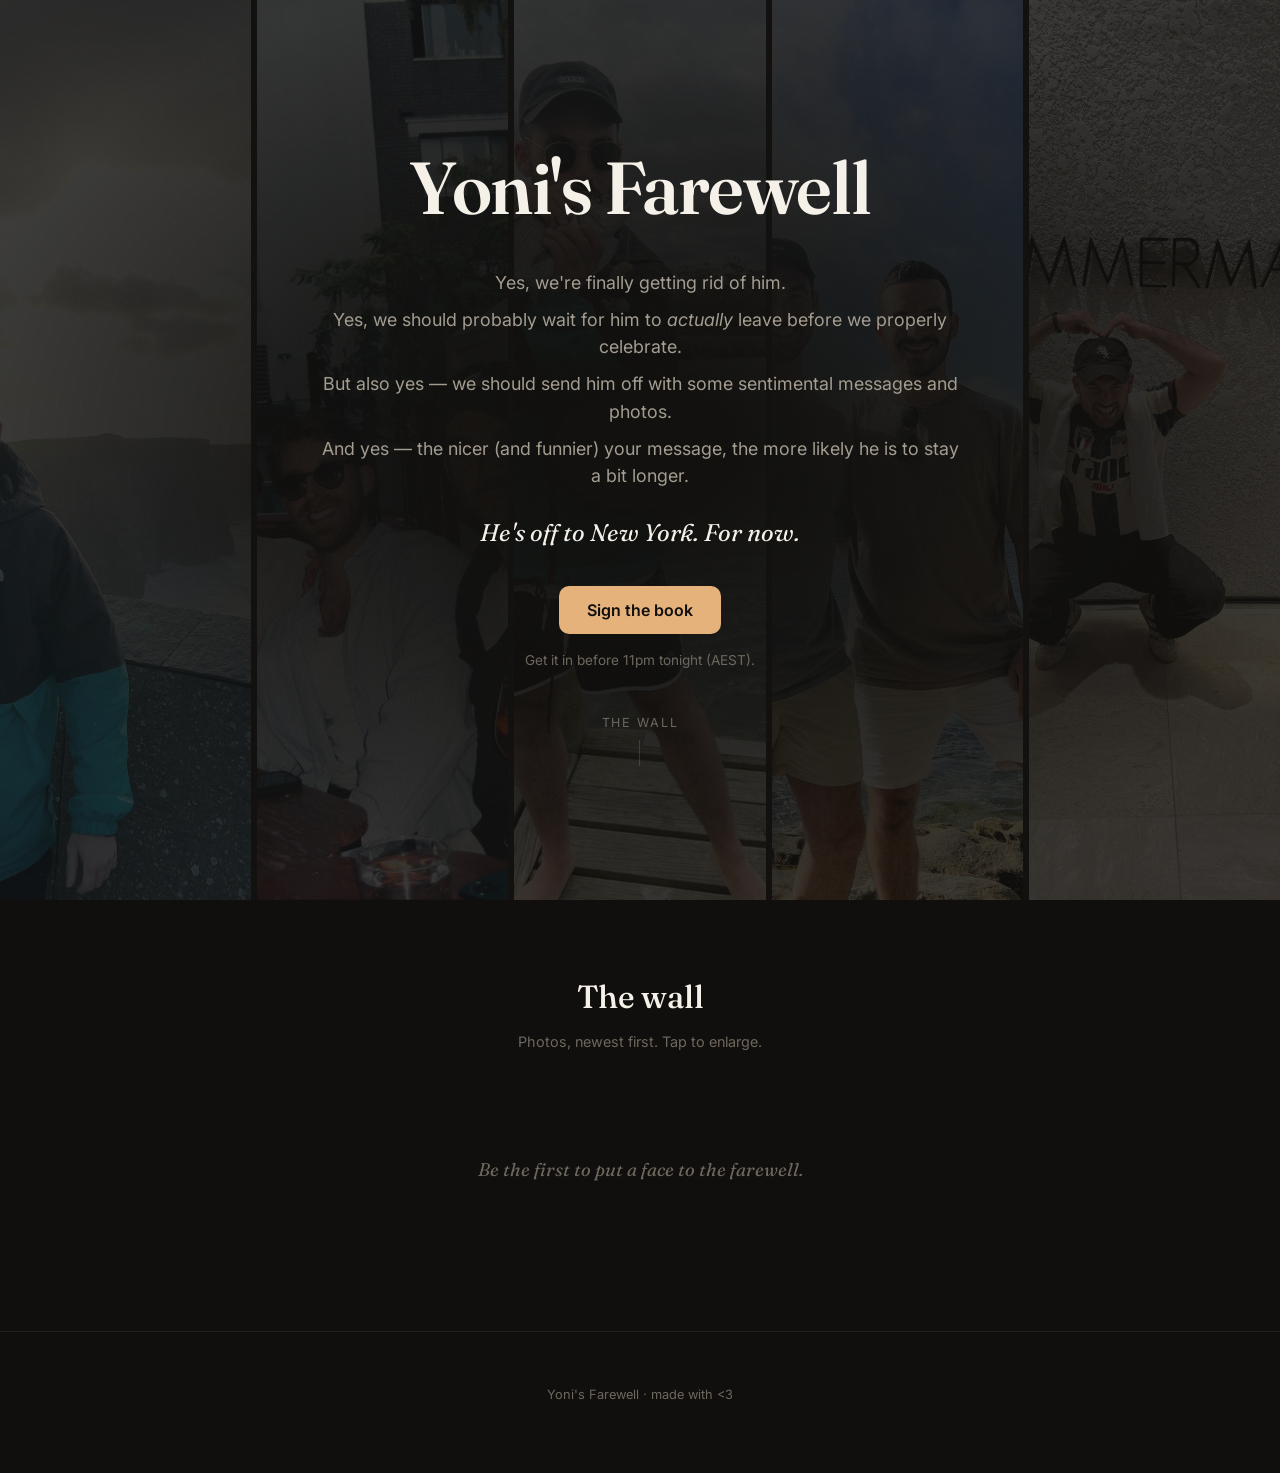
==== index.html @ 8c2c1758 "Cache-bust CSS/JS so the overlay fix reaches cached browsers" ====
<!DOCTYPE html>
<html lang="en">
<head>
  <meta charset="UTF-8" />
  <meta name="viewport" content="width=device-width, initial-scale=1.0, viewport-fit=cover" />
  <title>Yoni's Farewell</title>
  <meta name="description" content="Sign Yoni off with a message and a photo before he leaves for New York. For now." />

  <!-- Open Graph / Twitter (this URL gets pasted in group chats) -->
  <meta property="og:type" content="website" />
  <meta property="og:title" content="Yoni's Farewell" />
  <meta property="og:description" content="Yes, we're finally getting rid of him. Sign the book before 11pm tonight." />
  <meta property="og:image" content="assets/og-image.jpg" />
  <meta name="twitter:card" content="summary_large_image" />
  <meta name="twitter:title" content="Yoni's Farewell" />
  <meta name="twitter:description" content="Send Yoni off with a message and a photo. Before 11pm tonight." />
  <meta name="twitter:image" content="assets/og-image.jpg" />
  <meta name="theme-color" content="#100F0D" />

  <link rel="icon" href="assets/favicon.svg" type="image/svg+xml" />

  <!-- Fonts (font-display: swap, so first paint isn't blocked) -->
  <link rel="preconnect" href="https://fonts.googleapis.com" />
  <link rel="preconnect" href="https://fonts.gstatic.com" crossorigin />
  <link href="https://fonts.googleapis.com/css2?family=Fraunces:opsz,wght@9..144,400;9..144,500;9..144,600&family=Inter:wght@400;500;600&display=swap" rel="stylesheet" />

  <link rel="stylesheet" href="styles.css?v=2" />

  <!-- Google Identity Services (only used if a client ID is configured) -->
  <script src="https://accounts.google.com/gsi/client" async defer></script>
</head>
<body>
  <div class="grain" aria-hidden="true"></div>

  <!-- ===================== HERO / LANDING ===================== -->
  <header class="hero" id="hero">
    <div class="hero-photos" id="heroPhotos" aria-hidden="true">
      <!-- Hero photos of Yoni. Drop 3-5 into /assets and rename to match. -->
      <img src="assets/yoni-1.jpg" alt="" onerror="this.style.display='none'" />
      <img src="assets/yoni-2.jpg" alt="" onerror="this.style.display='none'" />
      <img src="assets/yoni-3.jpg" alt="" onerror="this.style.display='none'" />
      <img src="assets/yoni-4.jpg" alt="" onerror="this.style.display='none'" />
      <img src="assets/yoni-5.jpg" alt="" onerror="this.style.display='none'" />
    </div>

    <div class="hero-inner reveal">
      <h1 class="hero-title">Yoni's Farewell</h1>
      <div class="hero-copy">
        <p>Yes, we're finally getting rid of him.</p>
        <p>Yes, we should probably wait for him to <em>actually</em> leave before we properly celebrate.</p>
        <p>But also yes &mdash; we should send him off with some sentimental messages and photos.</p>
        <p>And yes &mdash; the nicer (and funnier) your message, the more likely he is to stay a bit longer.</p>
        <p class="hero-destination">He's off to New York. For now.</p>
      </div>

      <div class="hero-cta">
        <button class="btn btn-primary" id="openFormBtn">Sign the book</button>
        <p class="deadline" id="deadlineLine">Get it in before 11pm tonight (AEST).</p>
      </div>

      <!-- Shown instead of the button when Jordan closes the book -->
      <div class="closed-state" id="closedState" hidden>
        <p>The book is closed. Thanks for signing Yoni off &mdash; the photo wall's still here to browse.</p>
      </div>
    </div>

    <div class="scroll-hint" aria-hidden="true">
      <span>The wall</span>
    </div>
  </header>

  <!-- ===================== LIVE PHOTO WALL ===================== -->
  <main class="wall-section" id="wall">
    <div class="wall-head reveal">
      <h2 class="section-title">The wall</h2>
      <p class="section-sub">Photos, newest first. Tap to enlarge.</p>
    </div>

    <div class="wall" id="wallGrid" aria-live="polite"></div>

    <div class="wall-empty" id="wallEmpty" hidden>
      <p>Be the first to put a face to the farewell.</p>
    </div>
  </main>

  <footer class="site-foot">
    <p>Yoni's Farewell &middot; made with &lt;3</p>
  </footer>

  <!-- ===================== FORM OVERLAY ===================== -->
  <div class="overlay" id="overlay" hidden>
    <div class="overlay-scrim" data-close></div>

    <div class="sheet" role="dialog" aria-modal="true" aria-labelledby="sheetTitle">
      <button class="sheet-close" id="sheetClose" aria-label="Close" data-close>&times;</button>

      <!-- Step: Google Sign-In (shown only when a client ID is configured) -->
      <section class="step" id="stepSignin" hidden>
        <h2 class="sheet-title" id="sheetTitle">Sign the book</h2>
        <p class="sheet-lead">Sign in with Google so we know who to blame. Your message shows under whatever name you like.</p>
        <div class="gsi-wrap"><div id="gsiButton"></div></div>
        <button class="btn btn-ghost small" id="skipSignin" hidden>Continue without signing in</button>
      </section>

      <!-- Step: the form -->
      <section class="step" id="stepForm" hidden>
        <h2 class="sheet-title">Sign the book</h2>

        <label class="field">
          <span class="label">Your name</span>
          <input type="text" id="nameInput" maxlength="80" autocomplete="name"
                 placeholder="However you want to be remembered" />
        </label>

        <label class="field">
          <span class="label">Your message <span class="hint">(private &mdash; just for Yoni's book)</span></span>
          <textarea id="messageInput" rows="5" placeholder="Say the thing you'd never say to his face."></textarea>
          <span class="counter"><span id="charCount">0</span> / <span id="charMax">1000</span></span>
        </label>

        <div class="field">
          <span class="label">Photos <span class="hint">(up to 3)</span></span>
          <p class="notice">Only appropriate (or <em>mildly</em> inappropriate) photos, please &mdash; these go straight to the public photo wall that everyone sees right after you submit.</p>
          <div class="photo-picker">
            <button type="button" class="photo-add" id="photoAdd">
              <span>+ Add photo</span>
            </button>
            <input type="file" id="photoInput" accept="image/*" multiple hidden />
          </div>
          <div class="thumbs" id="thumbs"></div>
        </div>

        <button class="btn btn-primary block" id="submitBtn">Sign the book</button>
        <p class="err" id="formErr" hidden></p>
      </section>

      <!-- Step: submitting -->
      <section class="step step-center" id="stepLoading" hidden>
        <div class="spinner" aria-hidden="true"></div>
        <p class="loading-text" id="loadingText">Sealing it&hellip;</p>
      </section>

      <!-- Step: confirmation -->
      <section class="step step-center" id="stepDone" hidden>
        <h2 class="sheet-title done-title">Sealed &lt;3</h2>
        <p class="done-copy">All these jokes are really just to hide the fact we're all really sad to see him go, right?</p>
        <p class="done-sub">Taking you to the wall&hellip;</p>
      </section>
    </div>
  </div>

  <!-- ===================== LIGHTBOX ===================== -->
  <div class="lightbox" id="lightbox" hidden>
    <button class="lightbox-close" id="lightboxClose" aria-label="Close">&times;</button>
    <img id="lightboxImg" src="" alt="Farewell photo" />
  </div>

  <script src="config.js?v=2"></script>
  <script src="app.js?v=2"></script>
</body>
</html>
---- styles.css ----
/* =============================================================================
   Yoni's Farewell — warm-dark editorial styling
   ============================================================================= */

:root {
  --bg: #100F0D;
  --surface: #1A1815;
  --surface-2: #211E1A;
  --hairline: rgba(245, 240, 232, 0.08);
  --hairline-strong: rgba(245, 240, 232, 0.14);
  --text: #F5F0E8;
  --text-secondary: #A39C90;
  --text-muted: #6E675D;
  --accent: #E6B27C;
  --accent-strong: #D99B54;
  --on-accent: #100F0D;

  --r-photo: 14px;
  --r-card: 12px;
  --r-btn: 10px;

  --font-display: "Fraunces", Georgia, "Times New Roman", serif;
  --font-body: "Inter", system-ui, -apple-system, "Segoe UI", Roboto, sans-serif;

  --maxw: 1100px;
}

* { box-sizing: border-box; }

/* The `hidden` attribute must always win, even over display:flex rules below. */
[hidden] { display: none !important; }

html { -webkit-text-size-adjust: 100%; scroll-behavior: smooth; }

body {
  margin: 0;
  background: var(--bg);
  color: var(--text);
  font-family: var(--font-body);
  font-size: 1rem;
  line-height: 1.55;
  -webkit-font-smoothing: antialiased;
  overflow-x: hidden;
}

img { max-width: 100%; display: block; }

em { font-style: italic; }

/* Subtle film grain */
.grain {
  position: fixed;
  inset: 0;
  pointer-events: none;
  z-index: 1;
  opacity: 0.035;
  background-image: url("data:image/svg+xml,%3Csvg xmlns='http://www.w3.org/2000/svg' width='120' height='120'%3E%3Cfilter id='n'%3E%3CfeTurbulence type='fractalNoise' baseFrequency='0.9' numOctaves='2' stitchTiles='stitch'/%3E%3C/filter%3E%3Crect width='100%25' height='100%25' filter='url(%23n)'/%3E%3C/svg%3E");
}

/* --------------------------------------------------------------------------- */
/* Hero                                                                        */
/* --------------------------------------------------------------------------- */
.hero {
  position: relative;
  z-index: 2;
  min-height: 100svh;
  display: flex;
  flex-direction: column;
  justify-content: center;
  align-items: center;
  text-align: center;
  padding: 64px 22px 48px;
  overflow: hidden;
}

.hero-photos {
  position: absolute;
  inset: 0;
  display: grid;
  grid-template-columns: repeat(auto-fit, minmax(140px, 1fr));
  gap: 6px;
  opacity: 0.18;
  filter: grayscale(0.2) contrast(1.05);
  z-index: 0;
  -webkit-mask-image: radial-gradient(ellipse at center, transparent 8%, #000 78%);
          mask-image: radial-gradient(ellipse at center, transparent 8%, #000 78%);
}
.hero-photos img { width: 100%; height: 100%; object-fit: cover; }

.hero-inner {
  position: relative;
  z-index: 2;
  max-width: 640px;
}

.hero-title {
  font-family: var(--font-display);
  font-weight: 600;
  font-size: clamp(2.6rem, 9vw, 4.6rem);
  line-height: 1.02;
  letter-spacing: -0.02em;
  margin: 0 0 0.6em;
}

.hero-copy p {
  margin: 0.5em 0;
  color: var(--text-secondary);
  font-size: clamp(1rem, 2.6vw, 1.12rem);
}
.hero-copy .hero-destination {
  color: var(--text);
  font-family: var(--font-display);
  font-style: italic;
  font-size: clamp(1.15rem, 3.4vw, 1.5rem);
  margin-top: 1em;
}

.hero-cta { margin-top: 2.2rem; }
.deadline {
  margin: 1rem 0 0;
  color: var(--text-muted);
  font-size: 0.85rem;
}

.closed-state {
  margin-top: 2rem;
  padding: 18px 20px;
  border: 1px solid var(--hairline);
  border-radius: var(--r-card);
  background: var(--surface);
  color: var(--text-secondary);
  max-width: 460px;
  margin-inline: auto;
}

.scroll-hint {
  position: relative;
  z-index: 2;
  margin-top: 2.6rem;
  color: var(--text-muted);
  font-size: 0.78rem;
  letter-spacing: 0.14em;
  text-transform: uppercase;
  animation: floaty 2.4s ease-in-out infinite;
}
.scroll-hint::after { content: ""; display:block; width:1px; height:26px; margin:8px auto 0; background: var(--hairline-strong); }
@keyframes floaty { 0%,100%{ transform: translateY(0);} 50%{ transform: translateY(5px);} }

/* --------------------------------------------------------------------------- */
/* Buttons & forms                                                             */
/* --------------------------------------------------------------------------- */
.btn {
  font-family: var(--font-body);
  font-weight: 600;
  font-size: 1rem;
  border: none;
  border-radius: var(--r-btn);
  padding: 14px 28px;
  cursor: pointer;
  transition: transform 0.15s ease, background 0.15s ease, box-shadow 0.2s ease;
  min-height: 48px;
}
.btn-primary {
  background: var(--accent);
  color: var(--on-accent);
  box-shadow: 0 0 0 rgba(230, 178, 124, 0);
}
.btn-primary:hover {
  background: var(--accent-strong);
  transform: translateY(-1px);
  box-shadow: 0 8px 30px -10px rgba(230, 178, 124, 0.45);
}
.btn-primary:active { transform: translateY(0); }
.btn-ghost {
  background: transparent;
  color: var(--text);
  border: 1px solid var(--hairline-strong);
}
.btn-ghost:hover { border-color: var(--accent); }
.btn.block { width: 100%; }
.btn.small { font-size: 0.9rem; padding: 10px 18px; min-height: 40px; }
.btn:disabled { opacity: 0.5; cursor: default; transform: none; box-shadow: none; }

.btn-primary:focus-visible,
.btn-ghost:focus-visible,
input:focus-visible,
textarea:focus-visible { outline: 2px solid var(--accent); outline-offset: 2px; }

/* --------------------------------------------------------------------------- */
/* Photo wall                                                                  */
/* --------------------------------------------------------------------------- */
.wall-section {
  position: relative;
  z-index: 2;
  max-width: var(--maxw);
  margin: 0 auto;
  padding: 72px 20px 40px;
}
.wall-head { text-align: center; margin-bottom: 36px; }
.section-title {
  font-family: var(--font-display);
  font-weight: 500;
  font-size: clamp(1.5rem, 5vw, 2rem);
  margin: 0 0 0.3em;
  letter-spacing: -0.01em;
}
.section-sub { color: var(--text-muted); font-size: 0.9rem; margin: 0; }

/* Masonry via CSS columns; JS adds opposing parallax on desktop */
.wall {
  column-count: 2;
  column-gap: 16px;
}
@media (min-width: 720px) { .wall { column-count: 3; column-gap: 24px; } }
@media (min-width: 1040px){ .wall { column-count: 3; column-gap: 28px; } }

.wall-item {
  break-inside: avoid;
  margin-bottom: 16px;
  border-radius: var(--r-photo);
  overflow: hidden;
  background: var(--surface);
  border: 1px solid var(--hairline);
  cursor: zoom-in;
  will-change: transform;
}
@media (min-width: 720px) { .wall-item { margin-bottom: 24px; } }
.wall-item img {
  width: 100%;
  height: auto;
  display: block;
  transition: transform 0.4s ease, opacity 0.4s ease;
}
@media (hover: hover) {
  .wall-item:hover img { transform: scale(1.03); }
}

.skeleton {
  break-inside: avoid;
  margin-bottom: 16px;
  border-radius: var(--r-photo);
  background: linear-gradient(100deg, var(--surface) 30%, rgba(230,178,124,0.06) 50%, var(--surface) 70%);
  background-size: 200% 100%;
  animation: shimmer 1.4s ease-in-out infinite;
}
@keyframes shimmer { 0%{ background-position: 200% 0; } 100%{ background-position: -200% 0; } }

.wall-empty {
  text-align: center;
  color: var(--text-muted);
  font-family: var(--font-display);
  font-style: italic;
  font-size: 1.15rem;
  padding: 48px 20px;
}

.site-foot {
  position: relative;
  z-index: 2;
  text-align: center;
  color: var(--text-muted);
  font-size: 0.8rem;
  padding: 40px 20px 56px;
  border-top: 1px solid var(--hairline);
  margin-top: 40px;
}

/* --------------------------------------------------------------------------- */
/* Overlay / form sheet                                                        */
/* --------------------------------------------------------------------------- */
.overlay {
  position: fixed;
  inset: 0;
  z-index: 50;
  display: flex;
  align-items: flex-end;
  justify-content: center;
}
@media (min-width: 640px) { .overlay { align-items: center; } }
.overlay-scrim {
  position: absolute;
  inset: 0;
  background: rgba(8, 7, 6, 0.72);
  backdrop-filter: blur(2px);
}
.sheet {
  position: relative;
  z-index: 2;
  width: 100%;
  max-width: 520px;
  max-height: 92svh;
  overflow-y: auto;
  background: var(--surface);
  border: 1px solid var(--hairline);
  border-radius: 18px 18px 0 0;
  padding: 28px 22px calc(28px + env(safe-area-inset-bottom));
  animation: sheetUp 0.32s cubic-bezier(0.2, 0.8, 0.2, 1);
}
@media (min-width: 640px) {
  .sheet { border-radius: 18px; padding: 32px; animation: sheetFade 0.28s ease; }
}
@keyframes sheetUp { from { transform: translateY(24px); opacity: 0; } to { transform: translateY(0); opacity: 1; } }
@keyframes sheetFade { from { transform: translateY(10px); opacity: 0; } to { transform: translateY(0); opacity: 1; } }

.sheet-close {
  position: absolute;
  top: 14px; right: 16px;
  background: none; border: none;
  color: var(--text-muted);
  font-size: 1.8rem; line-height: 1;
  cursor: pointer;
  padding: 4px 8px;
}
.sheet-close:hover { color: var(--text); }

.sheet-title {
  font-family: var(--font-display);
  font-weight: 600;
  font-size: 1.7rem;
  margin: 0 0 0.4em;
  letter-spacing: -0.01em;
}
.sheet-lead { color: var(--text-secondary); margin: 0 0 1.4em; }

.gsi-wrap { display: flex; justify-content: center; margin: 8px 0 14px; min-height: 44px; }

.field { display: block; margin-bottom: 22px; }
.label { display: block; font-size: 0.9rem; font-weight: 500; margin-bottom: 8px; color: var(--text); }
.label .hint, .hint { color: var(--text-muted); font-weight: 400; font-size: 0.82rem; }

input[type="text"], textarea {
  width: 100%;
  background: var(--bg);
  border: 1px solid var(--hairline-strong);
  border-radius: var(--r-btn);
  color: var(--text);
  font-family: var(--font-body);
  font-size: 1rem;
  padding: 13px 14px;
  resize: vertical;
}
input::placeholder, textarea::placeholder { color: var(--text-muted); }
input:focus, textarea:focus { border-color: var(--accent); }

.counter { display: block; text-align: right; color: var(--text-muted); font-size: 0.78rem; margin-top: 6px; }

.notice {
  background: var(--surface-2);
  border: 1px solid var(--hairline);
  border-left: 2px solid var(--accent);
  border-radius: 8px;
  padding: 10px 12px;
  color: var(--text-secondary);
  font-size: 0.86rem;
  margin: 0 0 12px;
}

.photo-picker { display: flex; gap: 10px; }
.photo-add {
  background: var(--bg);
  border: 1px dashed var(--hairline-strong);
  border-radius: var(--r-btn);
  color: var(--text-secondary);
  padding: 12px 18px;
  cursor: pointer;
  font-family: var(--font-body);
  font-size: 0.92rem;
}
.photo-add:hover { border-color: var(--accent); color: var(--text); }

.thumbs { display: flex; flex-wrap: wrap; gap: 10px; margin-top: 12px; }
.thumb {
  position: relative;
  width: 84px; height: 84px;
  border-radius: 10px;
  overflow: hidden;
  border: 1px solid var(--hairline);
  background: var(--bg);
}
.thumb img { width: 100%; height: 100%; object-fit: cover; }
.thumb.loading::after {
  content: ""; position: absolute; inset: 0;
  background: linear-gradient(100deg, transparent 30%, rgba(230,178,124,0.12) 50%, transparent 70%);
  background-size: 200% 100%; animation: shimmer 1.2s infinite;
}
.thumb-remove {
  position: absolute; top: 3px; right: 3px;
  width: 22px; height: 22px;
  border-radius: 50%;
  background: rgba(16,15,13,0.8);
  color: var(--text);
  border: none; cursor: pointer;
  font-size: 0.95rem; line-height: 1;
  display: flex; align-items: center; justify-content: center;
}

.err { color: #E88; font-size: 0.88rem; margin: 12px 0 0; }

.step-center { text-align: center; padding: 24px 0; }
.spinner {
  width: 38px; height: 38px;
  border: 3px solid var(--hairline-strong);
  border-top-color: var(--accent);
  border-radius: 50%;
  margin: 8px auto 18px;
  animation: spin 0.9s linear infinite;
}
@keyframes spin { to { transform: rotate(360deg); } }
.loading-text { color: var(--text-secondary); }

.done-title { font-size: 2.2rem; color: var(--accent); }
.done-copy { color: var(--text-secondary); max-width: 360px; margin: 0.4em auto 1.4em; }
.done-sub { color: var(--text-muted); font-size: 0.85rem; }

/* --------------------------------------------------------------------------- */
/* Lightbox                                                                    */
/* --------------------------------------------------------------------------- */
.lightbox {
  position: fixed;
  inset: 0;
  z-index: 60;
  background: rgba(6, 5, 4, 0.94);
  display: flex;
  align-items: center;
  justify-content: center;
  padding: 24px;
  animation: sheetFade 0.2s ease;
}
.lightbox img { max-width: 100%; max-height: 90svh; border-radius: 10px; object-fit: contain; }
.lightbox-close {
  position: absolute;
  top: 16px; right: 20px;
  background: none; border: none;
  color: var(--text);
  font-size: 2.4rem; line-height: 1;
  cursor: pointer;
}

/* --------------------------------------------------------------------------- */
/* Scroll-reveal                                                               */
/* --------------------------------------------------------------------------- */
.reveal { opacity: 0; transform: translateY(14px); transition: opacity 0.5s ease-out, transform 0.5s ease-out; }
.reveal.in { opacity: 1; transform: none; }

/* --------------------------------------------------------------------------- */
/* Reduced motion                                                              */
/* --------------------------------------------------------------------------- */
@media (prefers-reduced-motion: reduce) {
  *, *::before, *::after { animation-duration: 0.001ms !important; animation-iteration-count: 1 !important; transition-duration: 0.001ms !important; scroll-behavior: auto !important; }
  .reveal { opacity: 1; transform: none; }
  .wall-item { transform: none !important; }
}
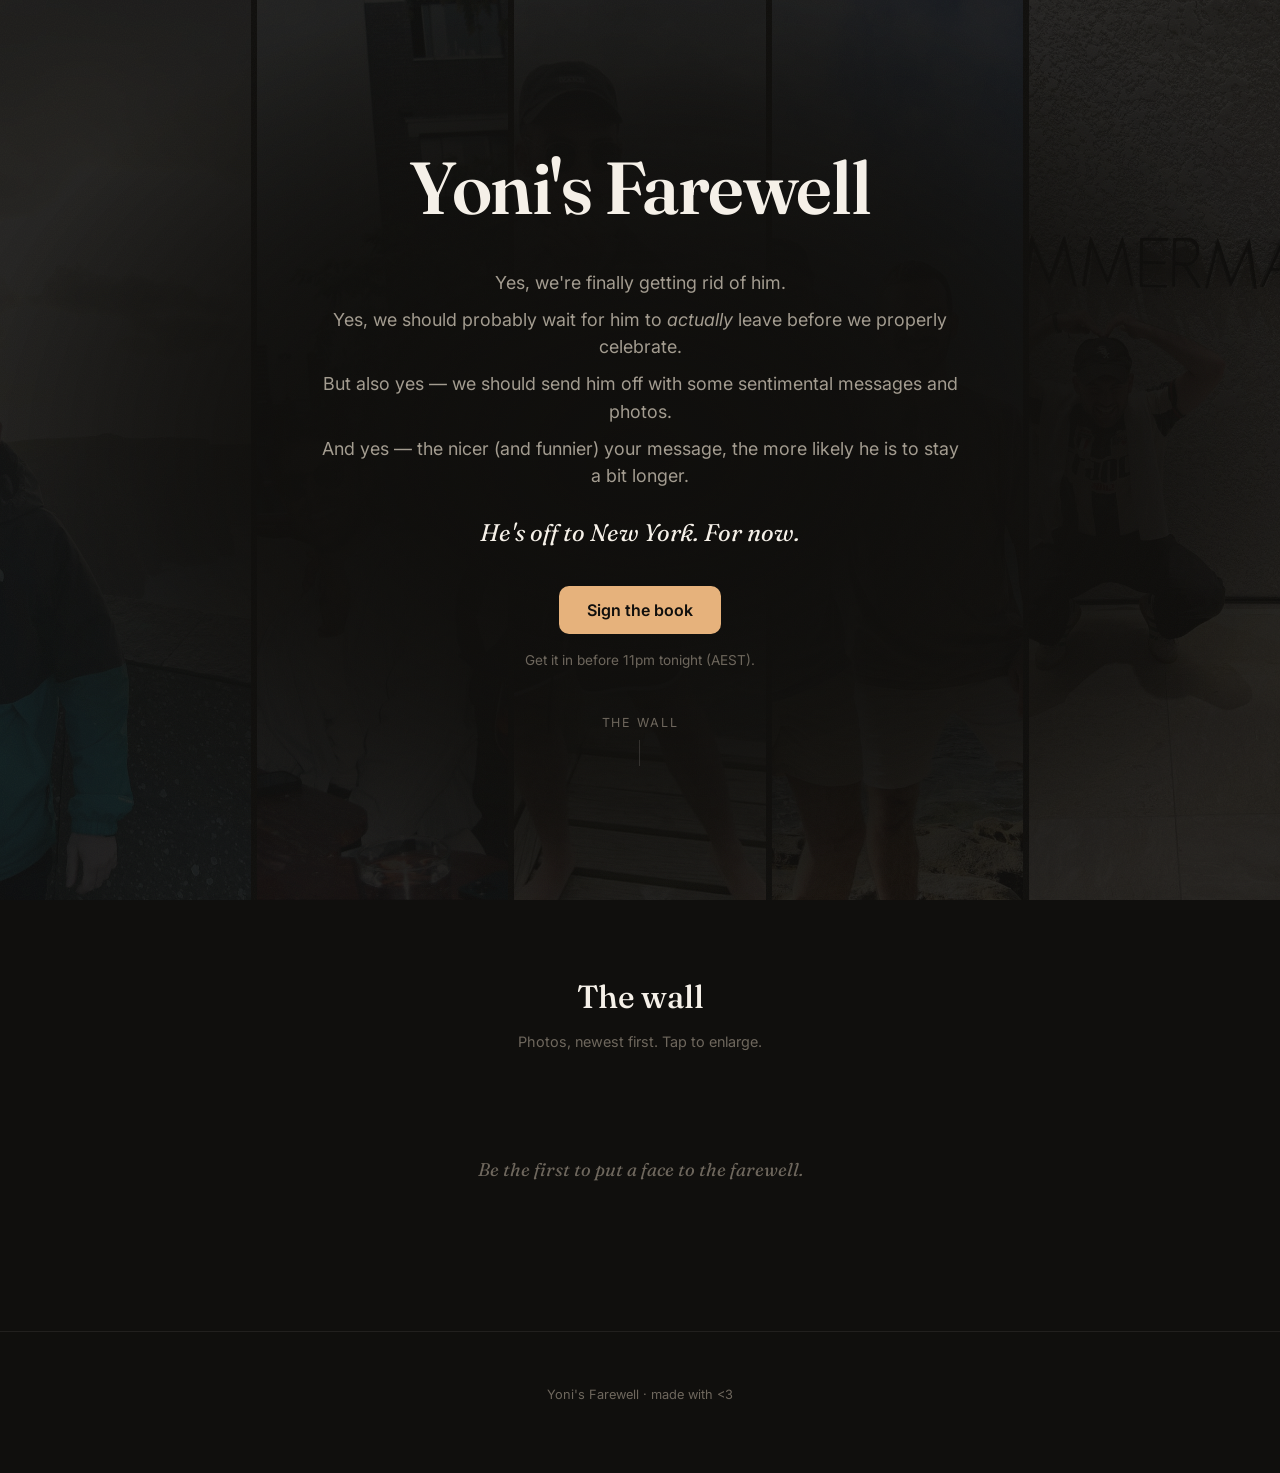
==== commit fbd712d1: "Hero readability: dim collage, add ink vignette behind copy" ====
--- a/index.html
+++ b/index.html
@@ -24,7 +24,7 @@
   <link rel="preconnect" href="https://fonts.gstatic.com" crossorigin />
   <link href="https://fonts.googleapis.com/css2?family=Fraunces:opsz,wght@9..144,400;9..144,500;9..144,600&family=Inter:wght@400;500;600&display=swap" rel="stylesheet" />
 
-  <link rel="stylesheet" href="styles.css?v=2" />
+  <link rel="stylesheet" href="styles.css?v=3" />
 
   <!-- Google Identity Services (only used if a client ID is configured) -->
   <script src="https://accounts.google.com/gsi/client" async defer></script>
--- a/styles.css
+++ b/styles.css
@@ -79,13 +79,26 @@
   display: grid;
   grid-template-columns: repeat(auto-fit, minmax(140px, 1fr));
   gap: 6px;
-  opacity: 0.18;
-  filter: grayscale(0.2) contrast(1.05);
+  opacity: 0.14;
+  filter: grayscale(0.3) contrast(1.05) brightness(0.75);
   z-index: 0;
-  -webkit-mask-image: radial-gradient(ellipse at center, transparent 8%, #000 78%);
-          mask-image: radial-gradient(ellipse at center, transparent 8%, #000 78%);
+  -webkit-mask-image: radial-gradient(ellipse at center, transparent 22%, #000 85%);
+          mask-image: radial-gradient(ellipse at center, transparent 22%, #000 85%);
 }
 .hero-photos img { width: 100%; height: 100%; object-fit: cover; }
+
+/* Ink vignette between the collage and the text so the copy stays readable. */
+.hero::before {
+  content: "";
+  position: absolute;
+  inset: 0;
+  z-index: 1;
+  background: radial-gradient(ellipse at center,
+    rgba(16, 15, 13, 0.92) 0%,
+    rgba(16, 15, 13, 0.55) 45%,
+    rgba(16, 15, 13, 0) 75%);
+  pointer-events: none;
+}
 
 .hero-inner {
   position: relative;
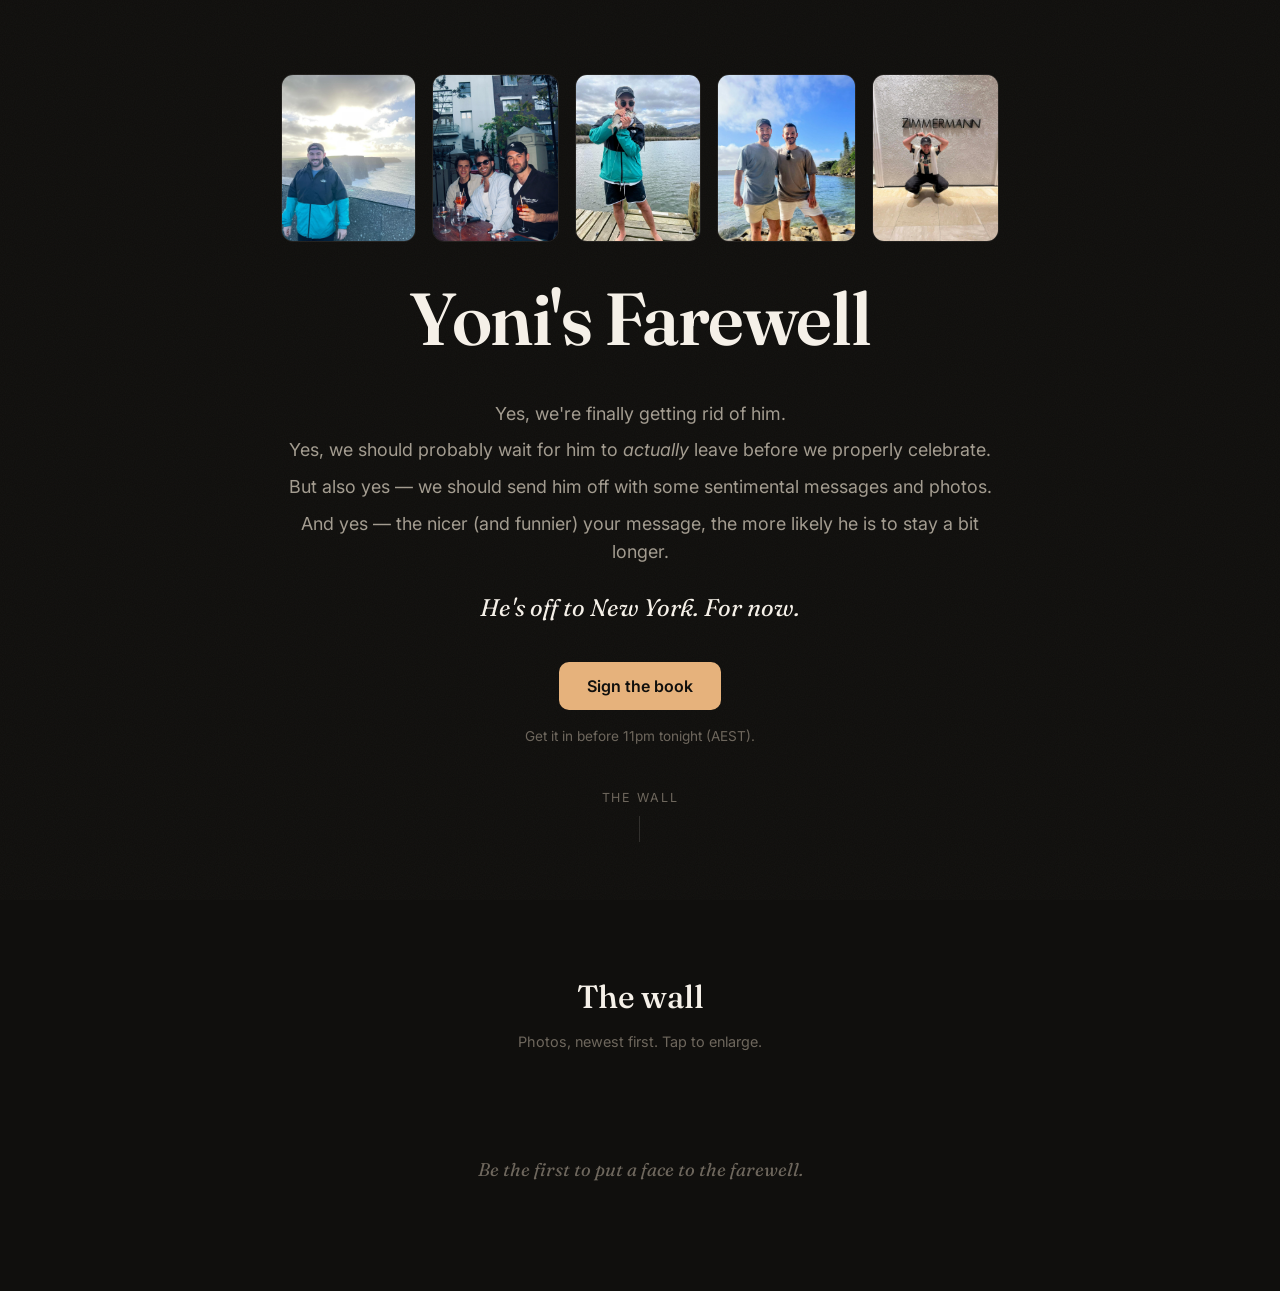
==== commit a226566e: "Hero photo strip, 4-digit party code (Google or code), remove footer" ====
--- a/index.html
+++ b/index.html
@@ -24,7 +24,7 @@
   <link rel="preconnect" href="https://fonts.gstatic.com" crossorigin />
   <link href="https://fonts.googleapis.com/css2?family=Fraunces:opsz,wght@9..144,400;9..144,500;9..144,600&family=Inter:wght@400;500;600&display=swap" rel="stylesheet" />
 
-  <link rel="stylesheet" href="styles.css?v=3" />
+  <link rel="stylesheet" href="styles.css?v=4" />
 
   <!-- Google Identity Services (only used if a client ID is configured) -->
   <script src="https://accounts.google.com/gsi/client" async defer></script>
@@ -34,16 +34,14 @@
 
   <!-- ===================== HERO / LANDING ===================== -->
   <header class="hero" id="hero">
-    <div class="hero-photos" id="heroPhotos" aria-hidden="true">
-      <!-- Hero photos of Yoni. Drop 3-5 into /assets and rename to match. -->
-      <img src="assets/yoni-1.jpg" alt="" onerror="this.style.display='none'" />
-      <img src="assets/yoni-2.jpg" alt="" onerror="this.style.display='none'" />
-      <img src="assets/yoni-3.jpg" alt="" onerror="this.style.display='none'" />
-      <img src="assets/yoni-4.jpg" alt="" onerror="this.style.display='none'" />
-      <img src="assets/yoni-5.jpg" alt="" onerror="this.style.display='none'" />
-    </div>
-
     <div class="hero-inner reveal">
+      <div class="hero-strip" aria-hidden="true">
+        <img src="assets/yoni-1.jpg" alt="" onerror="this.remove()" />
+        <img src="assets/yoni-2.jpg" alt="" onerror="this.remove()" />
+        <img src="assets/yoni-3.jpg" alt="" onerror="this.remove()" />
+        <img src="assets/yoni-4.jpg" alt="" onerror="this.remove()" />
+        <img src="assets/yoni-5.jpg" alt="" onerror="this.remove()" />
+      </div>
       <h1 class="hero-title">Yoni's Farewell</h1>
       <div class="hero-copy">
         <p>Yes, we're finally getting rid of him.</p>
@@ -83,10 +81,6 @@
     </div>
   </main>
 
-  <footer class="site-foot">
-    <p>Yoni's Farewell &middot; made with &lt;3</p>
-  </footer>
-
   <!-- ===================== FORM OVERLAY ===================== -->
   <div class="overlay" id="overlay" hidden>
     <div class="overlay-scrim" data-close></div>
@@ -99,7 +93,16 @@
         <h2 class="sheet-title" id="sheetTitle">Sign the book</h2>
         <p class="sheet-lead">Sign in with Google so we know who to blame. Your message shows under whatever name you like.</p>
         <div class="gsi-wrap"><div id="gsiButton"></div></div>
-        <button class="btn btn-ghost small" id="skipSignin" hidden>Continue without signing in</button>
+        <div class="or-divider" id="orDivider"><span>or</span></div>
+        <div class="code-entry">
+          <label class="label" for="codeInput">Enter the party code</label>
+          <div class="code-row">
+            <input type="text" id="codeInput" inputmode="numeric" pattern="[0-9]*" maxlength="4"
+                   placeholder="4-digit code" autocomplete="off" />
+            <button class="btn btn-ghost small" id="codeSubmit">Enter</button>
+          </div>
+          <p class="err" id="codeErr" hidden></p>
+        </div>
       </section>
 
       <!-- Step: the form -->
@@ -155,7 +158,7 @@
     <img id="lightboxImg" src="" alt="Farewell photo" />
   </div>
 
-  <script src="config.js?v=2"></script>
-  <script src="app.js?v=2"></script>
+  <script src="config.js?v=4"></script>
+  <script src="app.js?v=4"></script>
 </body>
 </html>
--- a/styles.css
+++ b/styles.css
@@ -73,37 +73,38 @@
   overflow: hidden;
 }
 
-.hero-photos {
-  position: absolute;
-  inset: 0;
-  display: grid;
-  grid-template-columns: repeat(auto-fit, minmax(140px, 1fr));
-  gap: 6px;
-  opacity: 0.14;
-  filter: grayscale(0.3) contrast(1.05) brightness(0.75);
-  z-index: 0;
-  -webkit-mask-image: radial-gradient(ellipse at center, transparent 22%, #000 85%);
-          mask-image: radial-gradient(ellipse at center, transparent 22%, #000 85%);
-}
-.hero-photos img { width: 100%; height: 100%; object-fit: cover; }
-
-/* Ink vignette between the collage and the text so the copy stays readable. */
-.hero::before {
-  content: "";
-  position: absolute;
-  inset: 0;
-  z-index: 1;
-  background: radial-gradient(ellipse at center,
-    rgba(16, 15, 13, 0.92) 0%,
-    rgba(16, 15, 13, 0.55) 45%,
-    rgba(16, 15, 13, 0) 75%);
-  pointer-events: none;
-}
-
 .hero-inner {
   position: relative;
   z-index: 2;
-  max-width: 640px;
+  max-width: 720px;
+}
+
+/* Photo strip on top — whole photos, faces intact, same on every screen. */
+.hero-strip {
+  display: flex;
+  gap: 12px;
+  justify-content: flex-start;
+  align-items: center;
+  height: 132px;
+  margin: 0 -22px 2.4rem;
+  padding: 0 22px;
+  overflow-x: auto;
+  scroll-snap-type: x proximity;
+  -webkit-overflow-scrolling: touch;
+  scrollbar-width: none;
+}
+.hero-strip::-webkit-scrollbar { display: none; }
+.hero-strip img {
+  height: 100%;
+  width: auto;
+  flex: 0 0 auto;
+  border-radius: 12px;
+  border: 1px solid var(--hairline);
+  object-fit: cover;
+  scroll-snap-align: center;
+}
+@media (min-width: 720px) {
+  .hero-strip { height: 168px; gap: 16px; justify-content: center; flex-wrap: wrap; overflow: visible; }
 }
 
 .hero-title {
@@ -267,17 +268,6 @@
   padding: 48px 20px;
 }
 
-.site-foot {
-  position: relative;
-  z-index: 2;
-  text-align: center;
-  color: var(--text-muted);
-  font-size: 0.8rem;
-  padding: 40px 20px 56px;
-  border-top: 1px solid var(--hairline);
-  margin-top: 40px;
-}
-
 /* --------------------------------------------------------------------------- */
 /* Overlay / form sheet                                                        */
 /* --------------------------------------------------------------------------- */
@@ -336,6 +326,26 @@
 .sheet-lead { color: var(--text-secondary); margin: 0 0 1.4em; }
 
 .gsi-wrap { display: flex; justify-content: center; margin: 8px 0 14px; min-height: 44px; }
+
+.or-divider {
+  display: flex; align-items: center; gap: 12px;
+  color: var(--text-muted); font-size: 0.8rem;
+  margin: 18px 0;
+}
+.or-divider::before, .or-divider::after {
+  content: ""; flex: 1; height: 1px; background: var(--hairline);
+}
+.code-entry { margin-bottom: 8px; }
+.code-row { display: flex; gap: 10px; align-items: stretch; }
+.code-row input {
+  flex: 1;
+  text-align: center;
+  letter-spacing: 0.5em;
+  font-size: 1.2rem;
+  font-variant-numeric: tabular-nums;
+}
+.code-row input::placeholder { letter-spacing: normal; font-size: 1rem; }
+.code-row .btn { flex: 0 0 auto; }
 
 .field { display: block; margin-bottom: 22px; }
 .label { display: block; font-size: 0.9rem; font-weight: 500; margin-bottom: 8px; color: var(--text); }
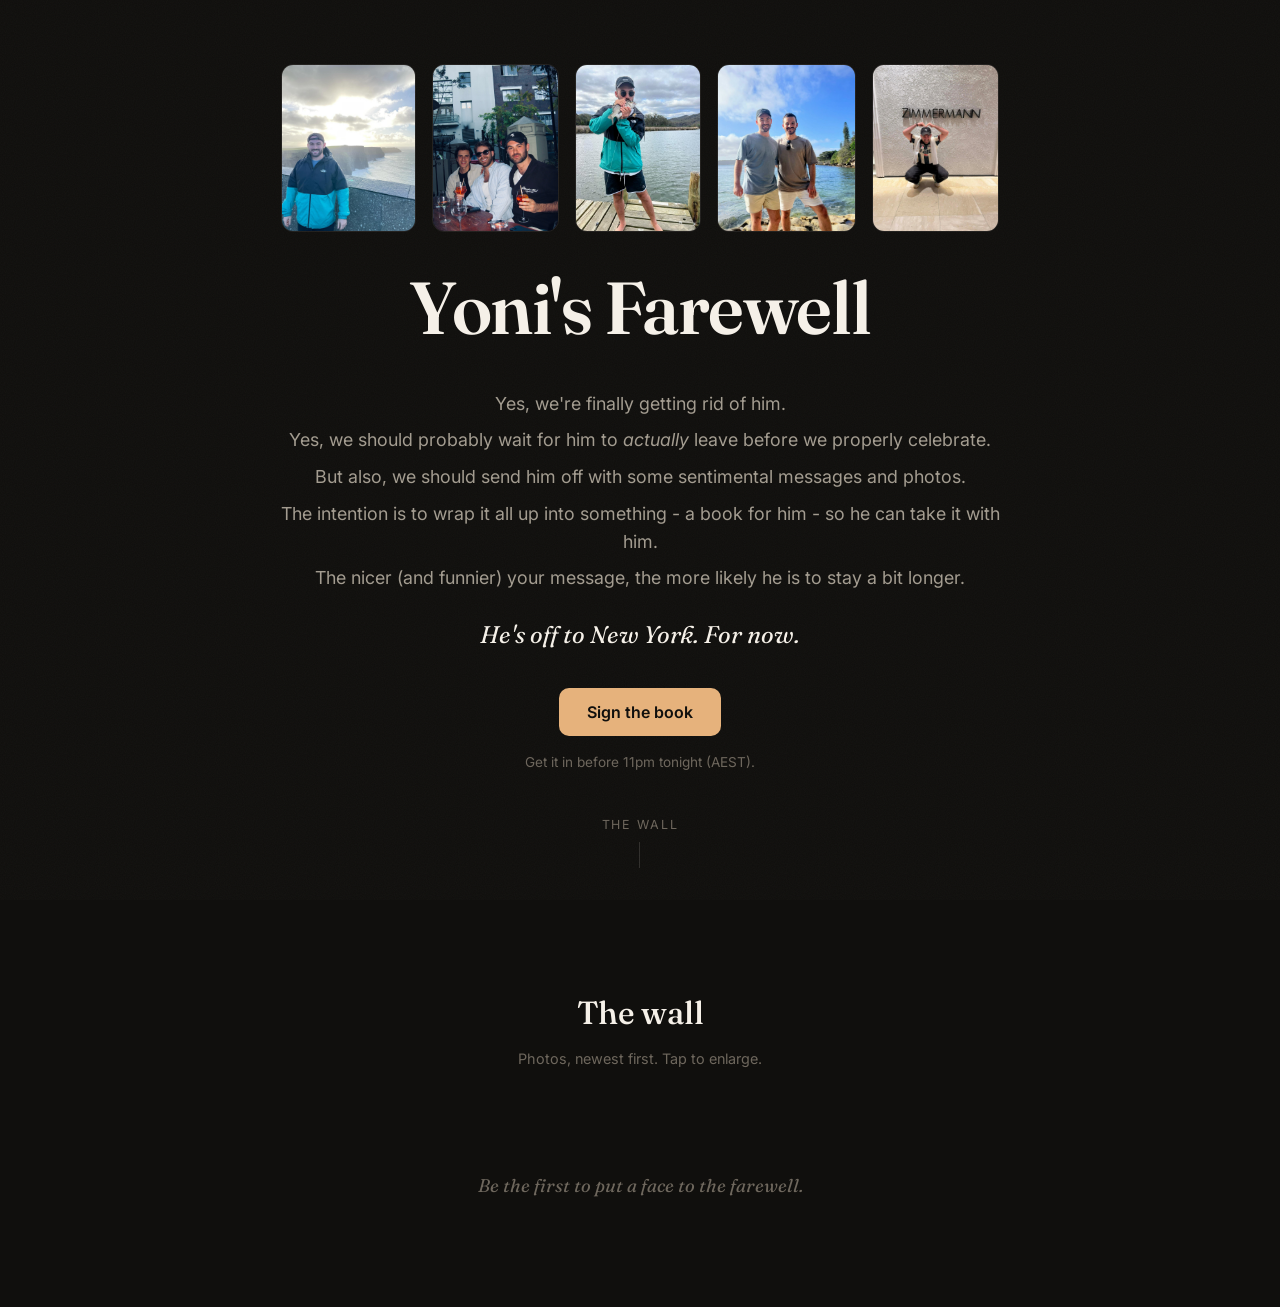
==== commit 18c50d17: "Copy tweaks (dashes, book line), already-signed shortcut to wall" ====
--- a/index.html
+++ b/index.html
@@ -24,7 +24,7 @@
   <link rel="preconnect" href="https://fonts.gstatic.com" crossorigin />
   <link href="https://fonts.googleapis.com/css2?family=Fraunces:opsz,wght@9..144,400;9..144,500;9..144,600&family=Inter:wght@400;500;600&display=swap" rel="stylesheet" />
 
-  <link rel="stylesheet" href="styles.css?v=4" />
+  <link rel="stylesheet" href="styles.css?v=5" />
 
   <!-- Google Identity Services (only used if a client ID is configured) -->
   <script src="https://accounts.google.com/gsi/client" async defer></script>
@@ -46,8 +46,9 @@
       <div class="hero-copy">
         <p>Yes, we're finally getting rid of him.</p>
         <p>Yes, we should probably wait for him to <em>actually</em> leave before we properly celebrate.</p>
-        <p>But also yes &mdash; we should send him off with some sentimental messages and photos.</p>
-        <p>And yes &mdash; the nicer (and funnier) your message, the more likely he is to stay a bit longer.</p>
+        <p>But also, we should send him off with some sentimental messages and photos.</p>
+        <p>The intention is to wrap it all up into something - a book for him - so he can take it with him.</p>
+        <p>The nicer (and funnier) your message, the more likely he is to stay a bit longer.</p>
         <p class="hero-destination">He's off to New York. For now.</p>
       </div>
 
@@ -58,7 +59,7 @@
 
       <!-- Shown instead of the button when Jordan closes the book -->
       <div class="closed-state" id="closedState" hidden>
-        <p>The book is closed. Thanks for signing Yoni off &mdash; the photo wall's still here to browse.</p>
+        <p>The book is closed. Thanks for signing Yoni off - the photo wall's still here to browse.</p>
       </div>
     </div>
 
@@ -116,14 +117,14 @@
         </label>
 
         <label class="field">
-          <span class="label">Your message <span class="hint">(private &mdash; just for Yoni's book)</span></span>
+          <span class="label">Your message <span class="hint">(private - just for Yoni's book)</span></span>
           <textarea id="messageInput" rows="5" placeholder="Say the thing you'd never say to his face."></textarea>
           <span class="counter"><span id="charCount">0</span> / <span id="charMax">1000</span></span>
         </label>
 
         <div class="field">
           <span class="label">Photos <span class="hint">(up to 3)</span></span>
-          <p class="notice">Only appropriate (or <em>mildly</em> inappropriate) photos, please &mdash; these go straight to the public photo wall that everyone sees right after you submit.</p>
+          <p class="notice">Only appropriate (or <em>mildly</em> inappropriate) photos, please - these go straight to the public photo wall that everyone sees right after you submit.</p>
           <div class="photo-picker">
             <button type="button" class="photo-add" id="photoAdd">
               <span>+ Add photo</span>
@@ -149,6 +150,13 @@
         <p class="done-copy">All these jokes are really just to hide the fact we're all really sad to see him go, right?</p>
         <p class="done-sub">Taking you to the wall&hellip;</p>
       </section>
+
+      <!-- Step: already signed (Google email matched an existing entry) -->
+      <section class="step step-center" id="stepAlready" hidden>
+        <h2 class="sheet-title done-title">Already signed &lt;3</h2>
+        <p class="done-copy">You've already left your mark on Yoni's book. No need to do it twice.</p>
+        <p class="done-sub">Taking you to the wall&hellip;</p>
+      </section>
     </div>
   </div>
 
@@ -158,7 +166,7 @@
     <img id="lightboxImg" src="" alt="Farewell photo" />
   </div>
 
-  <script src="config.js?v=4"></script>
-  <script src="app.js?v=4"></script>
+  <script src="config.js?v=5"></script>
+  <script src="app.js?v=5"></script>
 </body>
 </html>
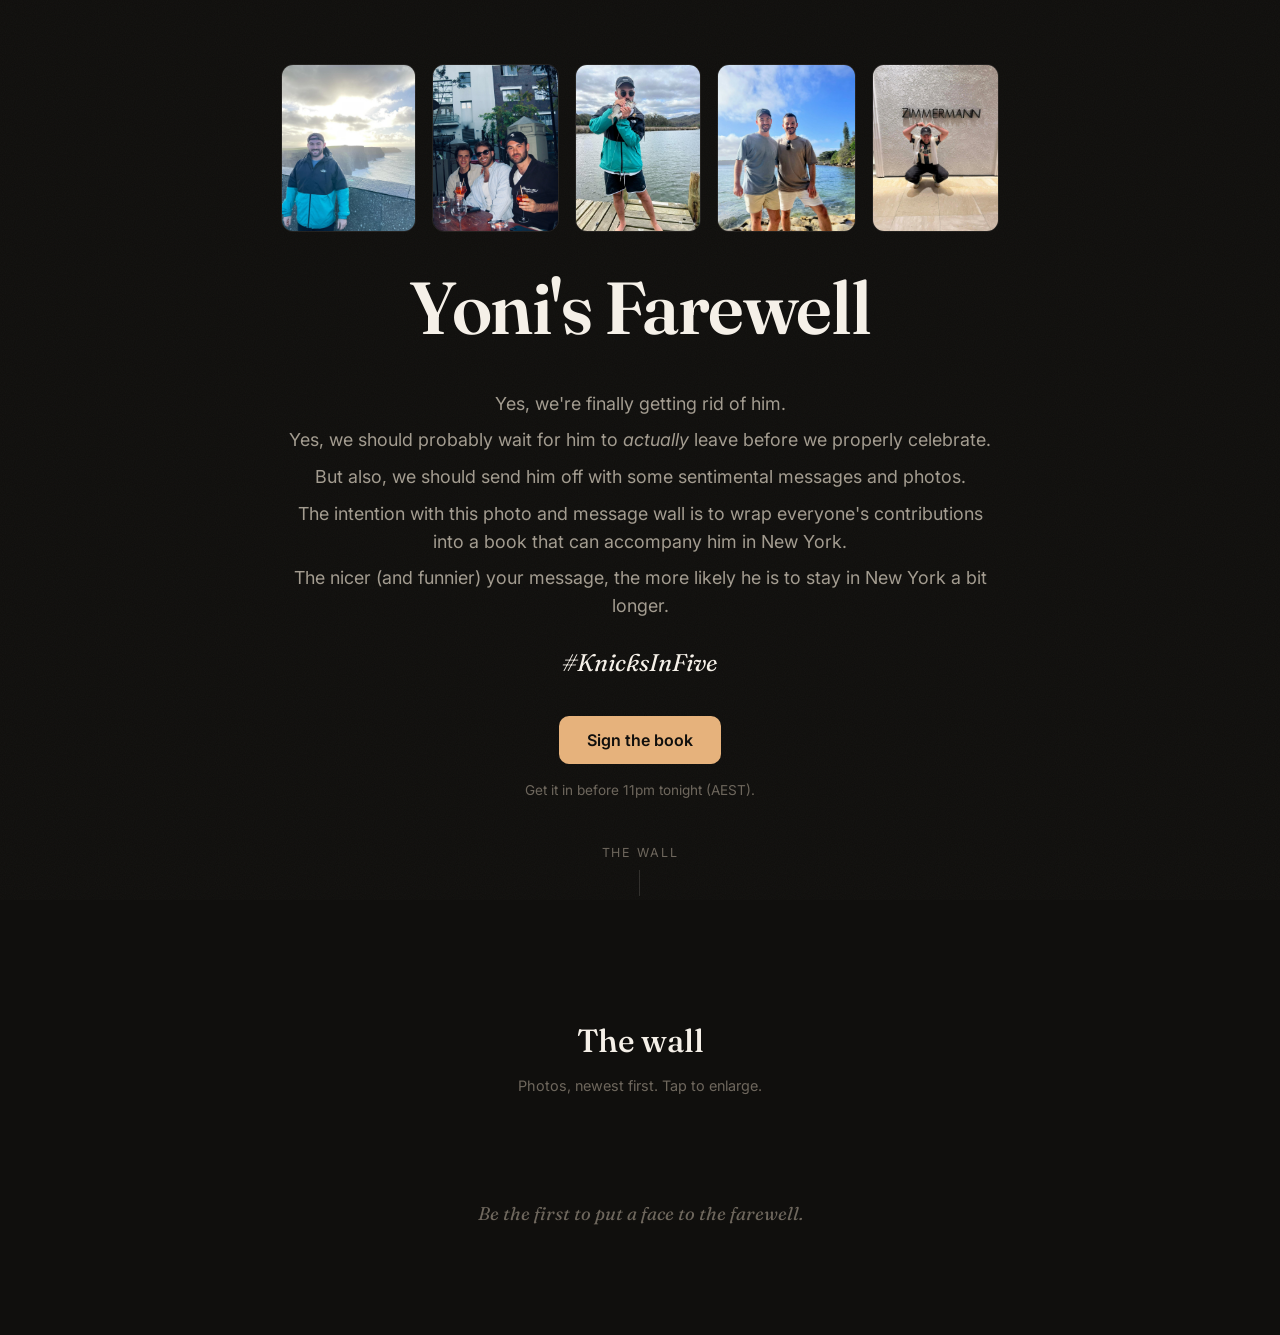
==== commit b242d8d5: "Hero copy: book intention, NY line -> #KnicksInFive" ====
--- a/index.html
+++ b/index.html
@@ -24,7 +24,7 @@
   <link rel="preconnect" href="https://fonts.gstatic.com" crossorigin />
   <link href="https://fonts.googleapis.com/css2?family=Fraunces:opsz,wght@9..144,400;9..144,500;9..144,600&family=Inter:wght@400;500;600&display=swap" rel="stylesheet" />
 
-  <link rel="stylesheet" href="styles.css?v=5" />
+  <link rel="stylesheet" href="styles.css?v=7" />
 
   <!-- Google Identity Services (only used if a client ID is configured) -->
   <script src="https://accounts.google.com/gsi/client" async defer></script>
@@ -47,9 +47,9 @@
         <p>Yes, we're finally getting rid of him.</p>
         <p>Yes, we should probably wait for him to <em>actually</em> leave before we properly celebrate.</p>
         <p>But also, we should send him off with some sentimental messages and photos.</p>
-        <p>The intention is to wrap it all up into something - a book for him - so he can take it with him.</p>
-        <p>The nicer (and funnier) your message, the more likely he is to stay a bit longer.</p>
-        <p class="hero-destination">He's off to New York. For now.</p>
+        <p>The intention with this photo and message wall is to wrap everyone's contributions into a book that can accompany him in New York.</p>
+        <p>The nicer (and funnier) your message, the more likely he is to stay in New York a bit longer.</p>
+        <p class="hero-destination">#KnicksInFive</p>
       </div>
 
       <div class="hero-cta">
@@ -166,7 +166,7 @@
     <img id="lightboxImg" src="" alt="Farewell photo" />
   </div>
 
-  <script src="config.js?v=5"></script>
-  <script src="app.js?v=5"></script>
+  <script src="config.js?v=7"></script>
+  <script src="app.js?v=7"></script>
 </body>
 </html>
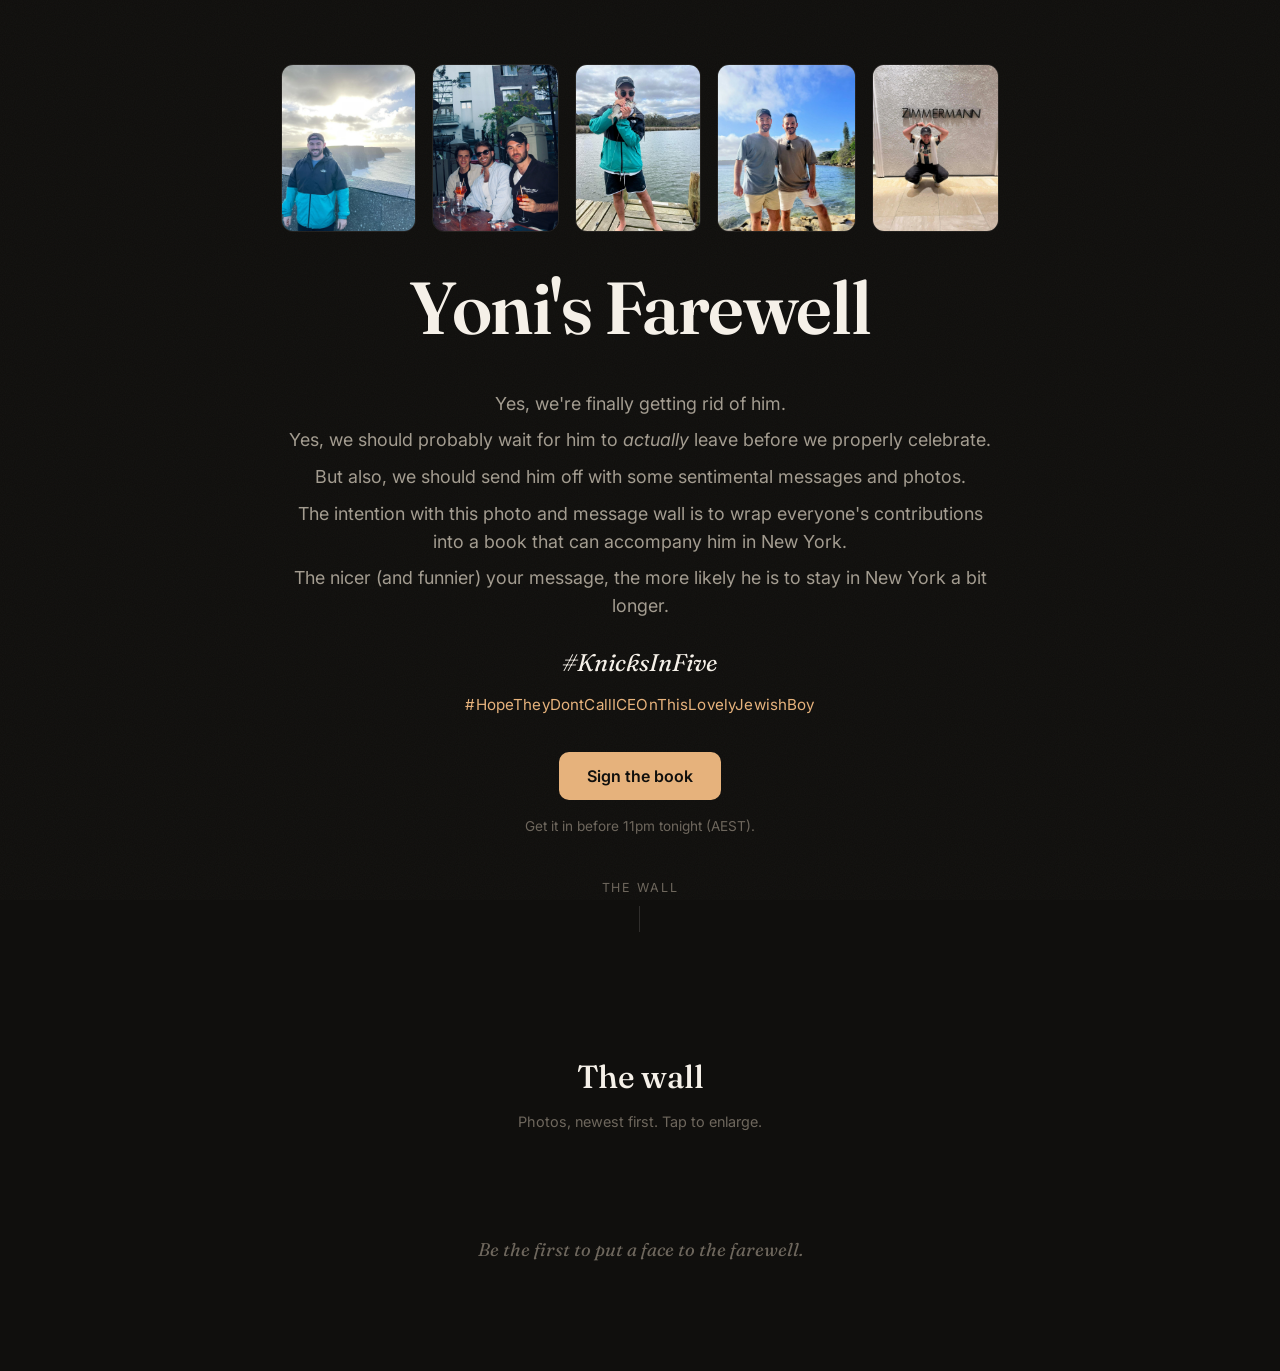
==== commit 09b8b1bd: "Add ICE hashtag line (no named politician)" ====
--- a/index.html
+++ b/index.html
@@ -24,7 +24,7 @@
   <link rel="preconnect" href="https://fonts.gstatic.com" crossorigin />
   <link href="https://fonts.googleapis.com/css2?family=Fraunces:opsz,wght@9..144,400;9..144,500;9..144,600&family=Inter:wght@400;500;600&display=swap" rel="stylesheet" />
 
-  <link rel="stylesheet" href="styles.css?v=7" />
+  <link rel="stylesheet" href="styles.css?v=8" />
 
   <!-- Google Identity Services (only used if a client ID is configured) -->
   <script src="https://accounts.google.com/gsi/client" async defer></script>
@@ -50,6 +50,7 @@
         <p>The intention with this photo and message wall is to wrap everyone's contributions into a book that can accompany him in New York.</p>
         <p>The nicer (and funnier) your message, the more likely he is to stay in New York a bit longer.</p>
         <p class="hero-destination">#KnicksInFive</p>
+        <p class="hero-subtag">#HopeTheyDontCallICEOnThisLovelyJewishBoy</p>
       </div>
 
       <div class="hero-cta">
@@ -166,7 +167,7 @@
     <img id="lightboxImg" src="" alt="Farewell photo" />
   </div>
 
-  <script src="config.js?v=7"></script>
-  <script src="app.js?v=7"></script>
+  <script src="config.js?v=8"></script>
+  <script src="app.js?v=8"></script>
 </body>
 </html>
--- a/styles.css
+++ b/styles.css
@@ -128,6 +128,13 @@
   font-size: clamp(1.15rem, 3.4vw, 1.5rem);
   margin-top: 1em;
 }
+.hero-copy .hero-subtag {
+  color: var(--accent);
+  font-size: clamp(0.8rem, 2.4vw, 0.95rem);
+  letter-spacing: 0.01em;
+  margin-top: 0.4em;
+  word-break: break-word;
+}
 
 .hero-cta { margin-top: 2.2rem; }
 .deadline {
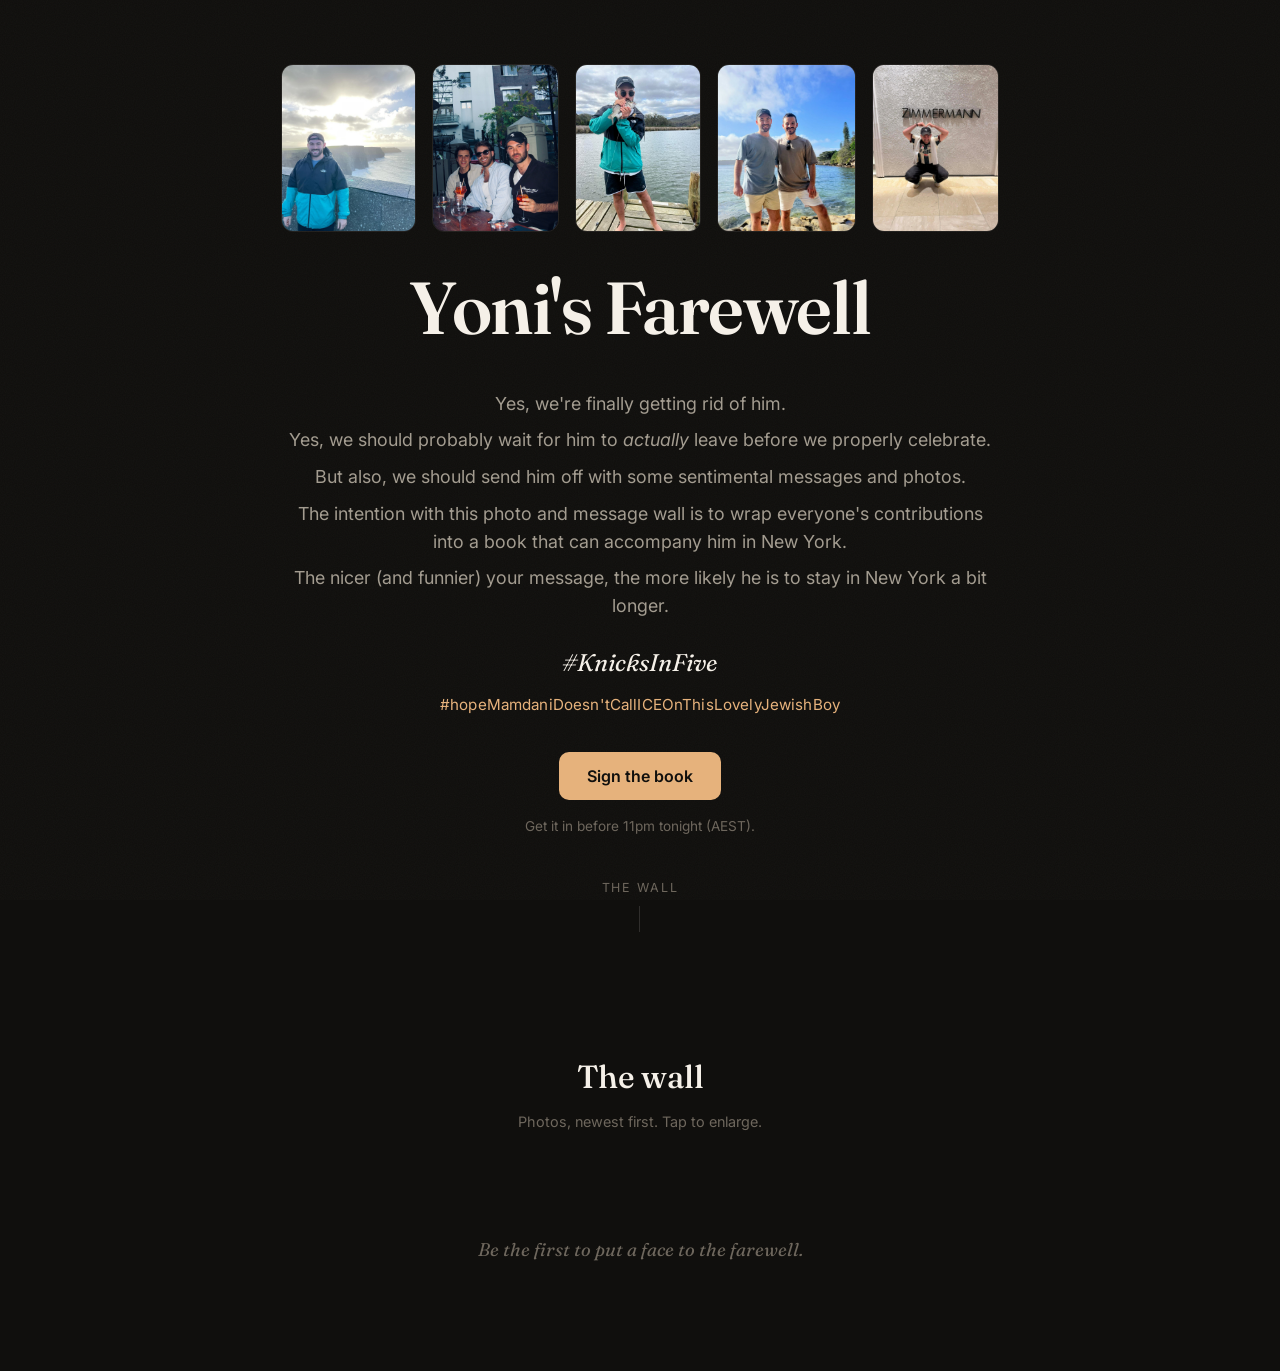
==== commit ce0e7f44: "Hero subtag: Mamdani ICE hashtag, per Jordan" ====
--- a/index.html
+++ b/index.html
@@ -24,7 +24,7 @@
   <link rel="preconnect" href="https://fonts.gstatic.com" crossorigin />
   <link href="https://fonts.googleapis.com/css2?family=Fraunces:opsz,wght@9..144,400;9..144,500;9..144,600&family=Inter:wght@400;500;600&display=swap" rel="stylesheet" />
 
-  <link rel="stylesheet" href="styles.css?v=8" />
+  <link rel="stylesheet" href="styles.css?v=9" />
 
   <!-- Google Identity Services (only used if a client ID is configured) -->
   <script src="https://accounts.google.com/gsi/client" async defer></script>
@@ -50,7 +50,7 @@
         <p>The intention with this photo and message wall is to wrap everyone's contributions into a book that can accompany him in New York.</p>
         <p>The nicer (and funnier) your message, the more likely he is to stay in New York a bit longer.</p>
         <p class="hero-destination">#KnicksInFive</p>
-        <p class="hero-subtag">#HopeTheyDontCallICEOnThisLovelyJewishBoy</p>
+        <p class="hero-subtag">#hopeMamdaniDoesn'tCallICEOnThisLovelyJewishBoy</p>
       </div>
 
       <div class="hero-cta">
@@ -167,7 +167,7 @@
     <img id="lightboxImg" src="" alt="Farewell photo" />
   </div>
 
-  <script src="config.js?v=8"></script>
-  <script src="app.js?v=8"></script>
+  <script src="config.js?v=9"></script>
+  <script src="app.js?v=9"></script>
 </body>
 </html>
